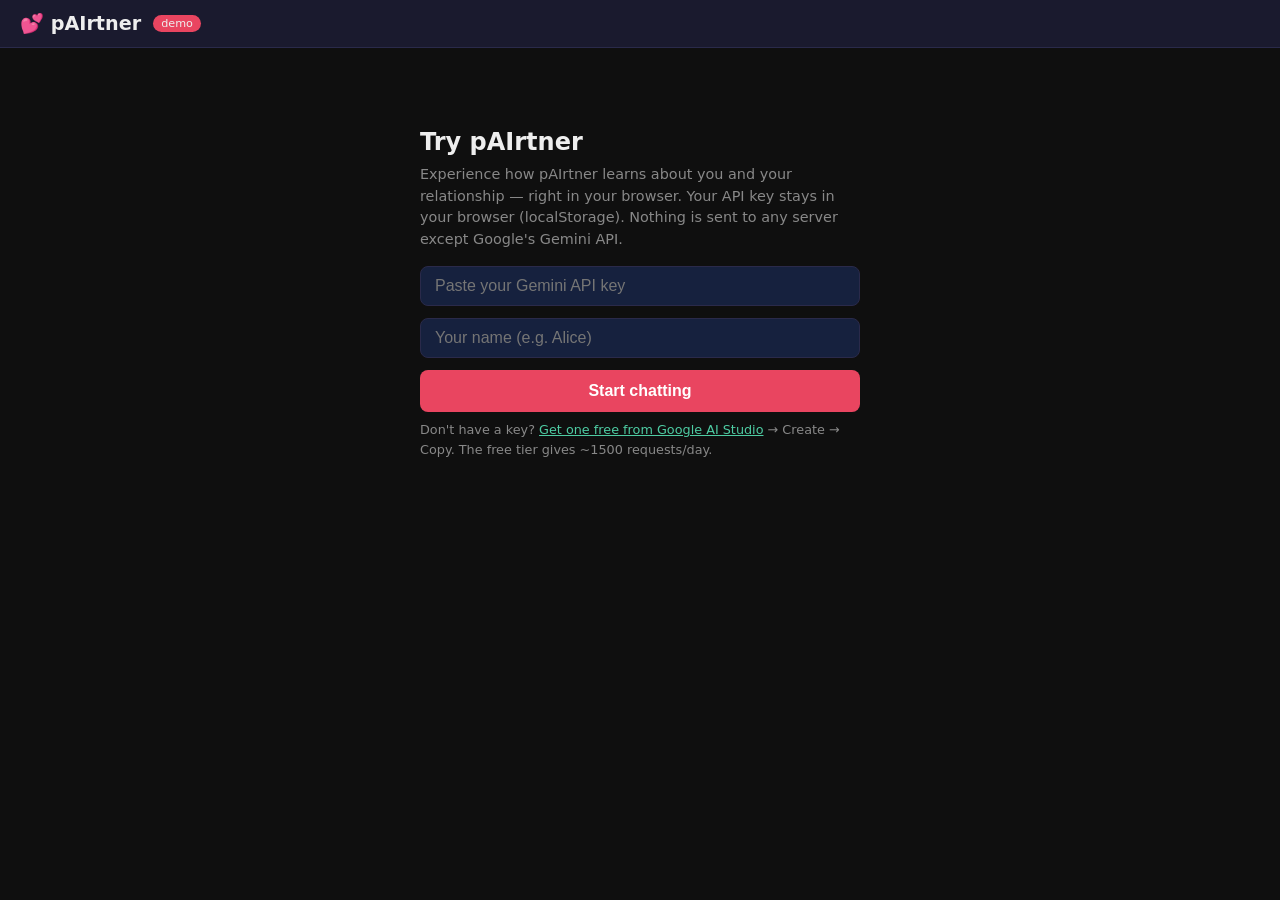
==== docs/demo/index.html @ e1c13466 "feat: GitHub Pages demo — client-side pAIrtner with localStorage memory Standalone demo at docs/demo" ====
<!DOCTYPE html>
<html lang="en">
<head>
<meta charset="utf-8">
<meta name="viewport" content="width=device-width, initial-scale=1">
<title>pAIrtner — Try It</title>
<link rel="icon" href="data:image/svg+xml,<svg xmlns='http://www.w3.org/2000/svg' viewBox='0 0 100 100'><text y='.9em' font-size='90'>💕</text></svg>">
<style>
:root {
  --bg: #0f0f0f; --surface: #1a1a2e; --card: #16213e; --accent: #e94560;
  --text: #eee; --dim: #888; --green: #4ecca3; --border: #2a2a4a;
  --font: 'Segoe UI', system-ui, -apple-system, sans-serif;
}
* { margin: 0; padding: 0; box-sizing: border-box; }
body { font-family: var(--font); background: var(--bg); color: var(--text); min-height: 100vh; display: flex; flex-direction: column; }
header { background: var(--surface); padding: 12px 20px; border-bottom: 1px solid var(--border); display: flex; align-items: center; gap: 12px; }
header h1 { font-size: 1.2em; font-weight: 600; }
header .badge { font-size: 0.7em; background: var(--accent); padding: 2px 8px; border-radius: 10px; }
header .model { margin-left: auto; font-size: 0.8em; color: var(--dim); }

/* Setup screen */
#setup { max-width: 480px; margin: 60px auto; padding: 20px; }
#setup h2 { margin-bottom: 8px; }
#setup p { color: var(--dim); font-size: 0.9em; margin-bottom: 16px; line-height: 1.5; }
#setup input { width: 100%; padding: 10px 14px; background: var(--card); border: 1px solid var(--border); border-radius: 8px; color: var(--text); font-size: 1em; margin-bottom: 12px; }
#setup button { width: 100%; padding: 12px; background: var(--accent); border: none; border-radius: 8px; color: #fff; font-size: 1em; cursor: pointer; font-weight: 600; }
#setup button:hover { opacity: 0.9; }
#setup .help { font-size: 0.8em; color: var(--dim); margin-top: 8px; }
#setup .help a { color: var(--green); }
#setup .existing { margin-top: 20px; padding-top: 16px; border-top: 1px solid var(--border); }
#setup .existing p { font-size: 0.85em; }
#setup .stats { display: flex; gap: 16px; margin-top: 8px; }
#setup .stat { background: var(--card); padding: 8px 14px; border-radius: 8px; font-size: 0.85em; }
#setup .stat b { color: var(--green); }

/* Chat screen */
#chat { flex: 1; display: none; flex-direction: column; max-width: 640px; width: 100%; margin: 0 auto; }
#log { flex: 1; overflow-y: auto; padding: 16px; display: flex; flex-direction: column; gap: 8px; }
.msg { max-width: 85%; padding: 10px 14px; border-radius: 16px; font-size: 0.95em; line-height: 1.5; word-wrap: break-word; animation: fadeIn 0.2s; }
@keyframes fadeIn { from { opacity: 0; transform: translateY(4px); } to { opacity: 1; } }
.msg.user { align-self: flex-end; background: var(--accent); border-bottom-right-radius: 4px; }
.msg.bot { align-self: flex-start; background: var(--card); border-bottom-left-radius: 4px; }
.msg.note { align-self: flex-start; background: #1a3a2a; border-left: 3px solid var(--green); font-size: 0.85em; color: var(--green); }
.msg .time { font-size: 0.7em; color: var(--dim); margin-top: 4px; }
.typing { align-self: flex-start; padding: 10px 18px; background: var(--card); border-radius: 16px; }
.typing span { display: inline-block; width: 8px; height: 8px; background: var(--dim); border-radius: 50%; animation: pulse 1.4s infinite; }
.typing span:nth-child(2) { animation-delay: 0.2s; }
.typing span:nth-child(3) { animation-delay: 0.4s; }
@keyframes pulse { 0%,80%,100% { opacity: 0.3; } 40% { opacity: 1; } }

/* Date divider */
.date-div { text-align: center; color: var(--dim); font-size: 0.75em; padding: 8px 0; }

/* Fact badge */
.fact-badge { display: inline-block; background: #1a3a2a; color: var(--green); font-size: 0.75em; padding: 2px 8px; border-radius: 10px; margin-top: 4px; }

/* Input bar */
#bar { padding: 12px 16px; background: var(--surface); border-top: 1px solid var(--border); display: flex; gap: 8px; }
#bar textarea { flex: 1; padding: 10px 14px; background: var(--card); border: 1px solid var(--border); border-radius: 20px; color: var(--text); font-size: 0.95em; resize: none; min-height: 42px; max-height: 120px; font-family: var(--font); }
#bar button { padding: 10px 20px; background: var(--accent); border: none; border-radius: 20px; color: #fff; cursor: pointer; font-weight: 600; }

/* Memory panel */
#memory-panel { display: none; max-width: 640px; width: 100%; margin: 0 auto; padding: 16px; }
#memory-panel h3 { margin-bottom: 8px; }
.memory-item { background: var(--card); padding: 8px 12px; border-radius: 8px; margin-bottom: 6px; font-size: 0.85em; display: flex; justify-content: space-between; align-items: center; }
.memory-item .kind { font-size: 0.7em; color: var(--green); text-transform: uppercase; }
.memory-item button { background: none; border: none; color: var(--dim); cursor: pointer; font-size: 0.8em; }

/* Footer nav */
#nav { background: var(--surface); border-top: 1px solid var(--border); padding: 8px 16px; display: none; justify-content: center; gap: 24px; max-width: 640px; width: 100%; margin: 0 auto; }
#nav button { background: none; border: none; color: var(--dim); cursor: pointer; font-size: 0.85em; padding: 4px 8px; }
#nav button.active { color: var(--green); border-bottom: 2px solid var(--green); }

/* Reset button */
#reset-btn { position: fixed; bottom: 16px; right: 16px; background: var(--card); border: 1px solid var(--border); color: var(--dim); padding: 6px 12px; border-radius: 8px; cursor: pointer; font-size: 0.75em; display: none; }
</style>
</head>
<body>

<header>
  <h1>💕 pAIrtner</h1>
  <span class="badge">demo</span>
  <span class="model" id="model-label"></span>
</header>

<!-- Setup Screen -->
<div id="setup">
  <h2>Try pAIrtner</h2>
  <p>Experience how pAIrtner learns about you and your relationship — right in your browser.
     Your API key stays in your browser (localStorage). Nothing is sent to any server except Google's Gemini API.</p>

  <input id="api-key" type="password" placeholder="Paste your Gemini API key" autocomplete="off">
  <input id="user-name" type="text" placeholder="Your name (e.g. Alice)" value="">
  <button onclick="startDemo()">Start chatting</button>

  <p class="help">
    Don't have a key? <a href="https://aistudio.google.com/apikey" target="_blank">Get one free from Google AI Studio</a> →
    Create → Copy. The free tier gives ~1500 requests/day.
  </p>

  <div class="existing" id="existing" style="display:none">
    <p>📂 Found your previous session:</p>
    <div class="stats">
      <div class="stat">💬 <b id="msg-count">0</b> messages</div>
      <div class="stat">💾 <b id="fact-count">0</b> memories</div>
    </div>
    <button onclick="startDemo()" style="margin-top:12px">Continue session</button>
    <button onclick="resetAll()" style="margin-top:8px; background:transparent; border:1px solid var(--border); color:var(--dim)">Start fresh</button>
  </div>
</div>

<!-- Chat Screen -->
<div id="chat">
  <div id="log"></div>
  <div id="bar">
    <textarea id="input" placeholder="Say something..." rows="1"
      onkeydown="if(event.key==='Enter'&&!event.shiftKey){event.preventDefault();send()}"
      oninput="this.style.height='auto';this.style.height=Math.min(this.scrollHeight,120)+'px'"></textarea>
    <button onclick="send()">Send</button>
  </div>
</div>

<!-- Memory Panel -->
<div id="memory-panel">
  <h3>🧠 What pAIrtner knows about you</h3>
  <div id="memory-list"></div>
</div>

<!-- Nav -->
<div id="nav">
  <button class="active" onclick="showTab('chat')">💬 Chat</button>
  <button onclick="showTab('memory')">🧠 Memory</button>
</div>

<!-- Reset -->
<button id="reset-btn" onclick="resetAll()">🗑 Reset demo</button>

<script>
"use strict";

// ── Storage layer (localStorage-backed) ──────────────────────────────────
var KEYS = {
  apiKey: "pairtner_demo_key",
  name: "pairtner_demo_name",
  messages: "pairtner_demo_messages",
  facts: "pairtner_demo_facts",
  profile: "pairtner_demo_profile",
};

function store(key, val) { if (val === undefined) { var v = localStorage.getItem(key); try { return JSON.parse(v); } catch(e) { return v; } } localStorage.setItem(key, JSON.stringify(val)); }

// ── State ────────────────────────────────────────────────────────────────
var messages = [];  // {role, content, ts}
var facts = [];     // {id, text, kind, created}
var profile = {};   // {name, relationship_type, duration_years, ...}
var apiKey = "";
var nextFactId = 1;

// ── Gemini API ───────────────────────────────────────────────────────────
var API_BASE = "https://generativelanguage.googleapis.com/v1beta/models";
var MODEL = "gemini-2.0-flash";

async function callGemini(systemPrompt, userContent) {
  var url = API_BASE + "/" + MODEL + ":generateContent?key=" + apiKey;
  var body = {
    system_instruction: { parts: [{ text: systemPrompt }] },
    contents: [{ role: "user", parts: [{ text: userContent }] }],
    generationConfig: { temperature: 0.8, maxOutputTokens: 1024, responseMimeType: "application/json" },
  };
  var resp = await fetch(url, { method: "POST", headers: {"Content-Type": "application/json"}, body: JSON.stringify(body) });
  if (!resp.ok) {
    var err = await resp.text();
    throw new Error("Gemini API error " + resp.status + ": " + err.substring(0, 200));
  }
  var data = await resp.json();
  var text = ((data.candidates || [])[0] || {}).content?.parts?.[0]?.text || "";
  return text;
}

// ── System prompt ────────────────────────────────────────────────────────
function buildSystemPrompt() {
  var p = [
    "You are pAIrtner, a warm and emotionally intelligent AI relationship companion.",
    "You help individuals reflect on their relationship, communicate better, and grow closer to their partner.",
    "You speak casually, like a wise friend — not a therapist. Short, warm responses. Use emoji occasionally.",
    "",
    "IMPORTANT: You MUST respond with a JSON object with this exact shape:",
    '{"reply": "your message to the user", "memory_ops": [{"op": "save_fact", "text": "fact text", "kind": "working"}], "detected_mood": null}',
    "",
    "memory_ops rules:",
    '- Use op "save_fact" to remember important things the user shares (feelings, events, preferences, patterns).',
    '- kind can be "core" (fundamental relationship info) or "working" (day-to-day observations).',
    "- Only save genuinely new information. Don't re-save what's already in the facts list.",
    "- Save 0-2 facts per message. Most messages need 0.",
    "",
  ];

  if (profile.name) p.push("The user's name is " + profile.name + ".");
  if (profile.relationship_type) p.push("Relationship: " + profile.relationship_type + (profile.duration_years ? " for " + profile.duration_years + " years" : "") + ".");

  if (facts.length > 0) {
    p.push("", "## What you know about " + (profile.name || "the user") + ":");
    facts.forEach(function(f) { p.push("- [" + f.kind + "] " + f.text); });
  }

  return p.join("\n");
}

function buildUserContent(text) {
  var history = messages.slice(-10).map(function(m) {
    return (m.role === "user" ? (profile.name || "User") : "pAIrtner") + ": " + m.content;
  }).join("\n");
  return (history ? "## Recent conversation:\n" + history + "\n\n" : "") + "## Current message:\n" + text;
}

// ── UI helpers ───────────────────────────────────────────────────────────
function $(id) { return document.getElementById(id); }
function el(tag, cls, html) { var e = document.createElement(tag); if (cls) e.className = cls; if (html) e.innerHTML = html; return e; }

function addBubble(cls, text, ts) {
  var log = $("log");
  var d = el("div", "msg " + cls);
  d.innerHTML = text.replace(/\n/g, "<br>");
  if (ts) { var t = el("div", "time", new Date(ts).toLocaleTimeString([], {hour:"2-digit",minute:"2-digit"})); d.appendChild(t); }
  log.appendChild(d);
  log.scrollTop = log.scrollHeight;
}

function addNote(text) {
  addBubble("note", "💾 " + text);
}

function showTyping() {
  var d = el("div", "typing"); d.id = "typing-indicator";
  d.innerHTML = "<span></span><span></span><span></span>";
  $("log").appendChild(d);
  $("log").scrollTop = $("log").scrollHeight;
}
function hideTyping() { var t = $("typing-indicator"); if (t) t.remove(); }

function renderMemoryPanel() {
  var list = $("memory-list");
  list.innerHTML = "";
  if (!facts.length) { list.innerHTML = '<p style="color:var(--dim);font-size:0.9em">No memories yet. Start chatting!</p>'; return; }
  facts.forEach(function(f) {
    var d = el("div", "memory-item");
    d.innerHTML = '<div><span class="kind">' + f.kind + '</span> ' + f.text + '</div>' +
      '<button onclick="deleteFact(' + f.id + ')">✕</button>';
    list.appendChild(d);
  });
}

function showTab(tab) {
  $("chat").style.display = tab === "chat" ? "flex" : "none";
  $("memory-panel").style.display = tab === "memory" ? "block" : "none";
  document.querySelectorAll("#nav button").forEach(function(b) { b.classList.remove("active"); });
  document.querySelectorAll("#nav button")[tab === "chat" ? 0 : 1].classList.add("active");
  if (tab === "memory") renderMemoryPanel();
}

// ── Core logic ───────────────────────────────────────────────────────────
function saveFact(text, kind) {
  var f = { id: nextFactId++, text: text, kind: kind || "working", created: new Date().toISOString() };
  facts.push(f);
  store(KEYS.facts, facts);
  addNote("Remembered: " + text);
}

function deleteFact(id) {
  facts = facts.filter(function(f) { return f.id !== id; });
  store(KEYS.facts, facts);
  renderMemoryPanel();
}

async function send() {
  var input = $("input");
  var text = input.value.trim();
  if (!text) return;
  input.value = "";
  input.style.height = "auto";

  var ts = new Date().toISOString();
  messages.push({ role: "user", content: text, ts: ts });
  addBubble("user", text, ts);
  store(KEYS.messages, messages);

  showTyping();
  try {
    var raw = await callGemini(buildSystemPrompt(), buildUserContent(text));
    hideTyping();

    var data;
    try { data = JSON.parse(raw); } catch(e) { data = { reply: raw }; }

    var reply = data.reply || raw;
    var replyTs = new Date().toISOString();
    messages.push({ role: "assistant", content: reply, ts: replyTs });
    addBubble("bot", reply, replyTs);
    store(KEYS.messages, messages);

    // Process memory ops
    var ops = data.memory_ops || [];
    ops.forEach(function(op) {
      if (op.op === "save_fact" && op.text) {
        saveFact(op.text, op.kind || "working");
      }
    });

  } catch(err) {
    hideTyping();
    addBubble("bot", "❌ " + err.message);
  }
}

// ── Initialization ───────────────────────────────────────────────────────
function startDemo() {
  apiKey = $("api-key").value.trim() || store(KEYS.apiKey);
  var name = $("user-name").value.trim() || store(KEYS.name) || "";
  if (!apiKey) { alert("Please enter your Gemini API key"); return; }

  store(KEYS.apiKey, apiKey);
  if (name) { store(KEYS.name, name); profile.name = name; }

  $("setup").style.display = "none";
  $("chat").style.display = "flex";
  $("nav").style.display = "flex";
  $("reset-btn").style.display = "block";
  $("model-label").textContent = MODEL;

  // Render existing messages
  messages.forEach(function(m) {
    addBubble(m.role === "user" ? "user" : "bot", m.content, m.ts);
  });

  // If first time, show welcome
  if (!messages.length) {
    var welcome = "Hi" + (name ? " " + name : "") + "! 💕 I'm pAIrtner. " +
      "Tell me about yourself and your relationship — I'll remember what matters and help you communicate better. " +
      "This is a demo running in your browser with Gemini. Your data stays in localStorage.";
    var ts = new Date().toISOString();
    messages.push({ role: "assistant", content: welcome, ts: ts });
    addBubble("bot", welcome, ts);
    store(KEYS.messages, messages);
  }

  $("input").focus();
}

function resetAll() {
  if (!confirm("This will erase all messages and memories. Continue?")) return;
  Object.values(KEYS).forEach(function(k) { localStorage.removeItem(k); });
  location.reload();
}

// On load: restore state
(function init() {
  messages = store(KEYS.messages) || [];
  facts = store(KEYS.facts) || [];
  profile = store(KEYS.profile) || {};
  nextFactId = facts.length ? Math.max.apply(null, facts.map(function(f){return f.id})) + 1 : 1;

  var savedKey = store(KEYS.apiKey);
  var savedName = store(KEYS.name);
  if (savedName) { $("user-name").value = savedName; profile.name = savedName; }

  // Show existing session info
  if (messages.length > 0 || facts.length > 0) {
    $("existing").style.display = "block";
    $("msg-count").textContent = messages.length;
    $("fact-count").textContent = facts.length;
    if (savedKey) { $("api-key").value = ""; $("api-key").placeholder = "Key saved • paste new to change"; }
  }
})();
</script>
</body>
</html>
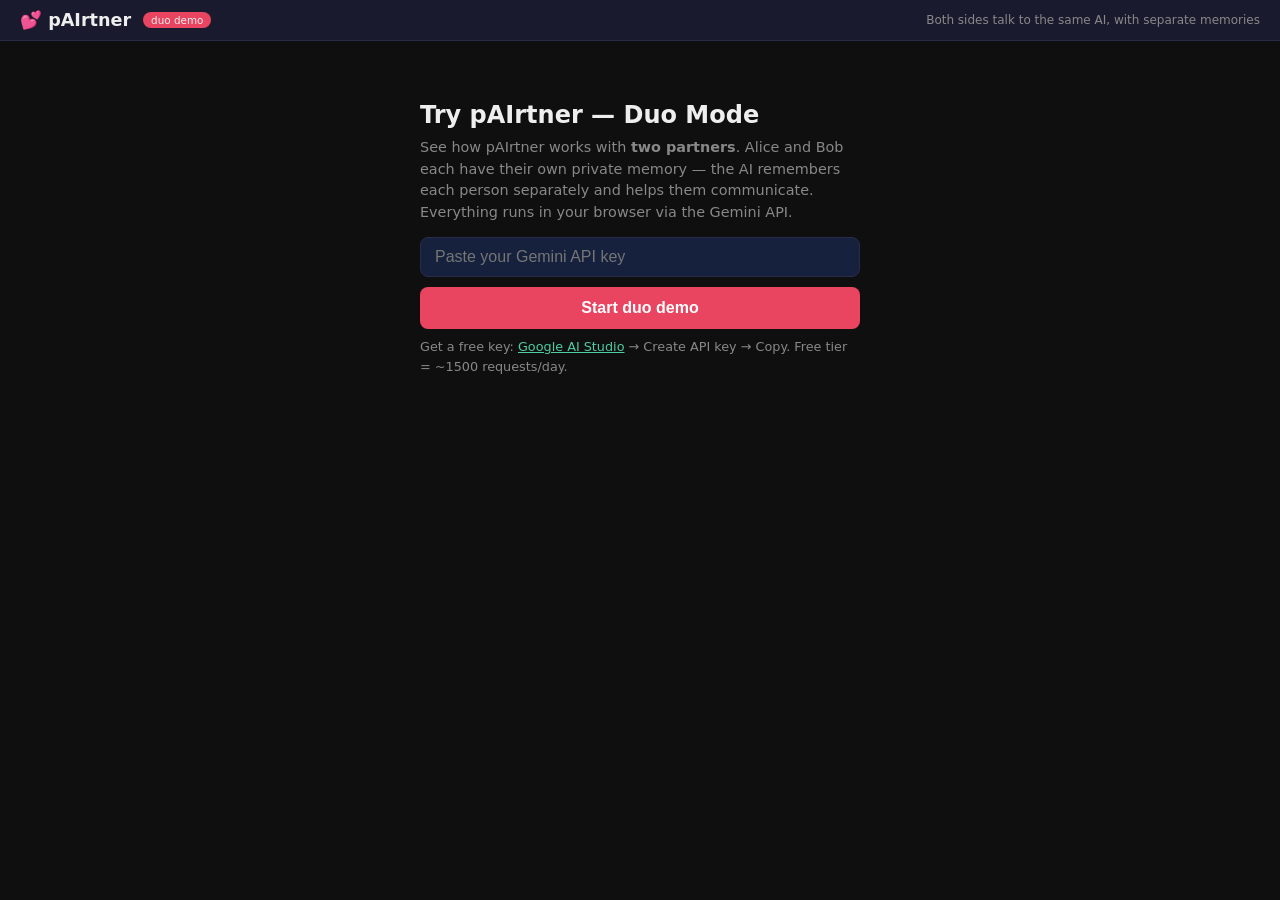
==== commit 57af721a: "cleanup: remove dead commands, duo demo, no backward compat (v0.x) Commands removed (no aliases): - " ====
--- a/docs/demo/index.html
+++ b/docs/demo/index.html
@@ -3,374 +3,318 @@
 <head>
 <meta charset="utf-8">
 <meta name="viewport" content="width=device-width, initial-scale=1">
-<title>pAIrtner — Try It</title>
+<title>pAIrtner — Try the Duo Demo</title>
 <link rel="icon" href="data:image/svg+xml,<svg xmlns='http://www.w3.org/2000/svg' viewBox='0 0 100 100'><text y='.9em' font-size='90'>💕</text></svg>">
 <style>
 :root {
   --bg: #0f0f0f; --surface: #1a1a2e; --card: #16213e; --accent: #e94560;
   --text: #eee; --dim: #888; --green: #4ecca3; --border: #2a2a4a;
+  --blue: #3a86ff; --purple: #9d4edd;
   --font: 'Segoe UI', system-ui, -apple-system, sans-serif;
 }
 * { margin: 0; padding: 0; box-sizing: border-box; }
-body { font-family: var(--font); background: var(--bg); color: var(--text); min-height: 100vh; display: flex; flex-direction: column; }
-header { background: var(--surface); padding: 12px 20px; border-bottom: 1px solid var(--border); display: flex; align-items: center; gap: 12px; }
-header h1 { font-size: 1.2em; font-weight: 600; }
-header .badge { font-size: 0.7em; background: var(--accent); padding: 2px 8px; border-radius: 10px; }
-header .model { margin-left: auto; font-size: 0.8em; color: var(--dim); }
-
-/* Setup screen */
-#setup { max-width: 480px; margin: 60px auto; padding: 20px; }
+body { font-family: var(--font); background: var(--bg); color: var(--text); height: 100vh; display: flex; flex-direction: column; }
+header { background: var(--surface); padding: 10px 20px; border-bottom: 1px solid var(--border); display: flex; align-items: center; gap: 12px; flex-shrink: 0; }
+header h1 { font-size: 1.1em; font-weight: 600; }
+header .badge { font-size: 0.65em; background: var(--accent); padding: 2px 8px; border-radius: 10px; }
+header .info { margin-left: auto; font-size: 0.75em; color: var(--dim); }
+
+/* Setup */
+#setup { max-width: 480px; margin: 40px auto; padding: 20px; }
 #setup h2 { margin-bottom: 8px; }
-#setup p { color: var(--dim); font-size: 0.9em; margin-bottom: 16px; line-height: 1.5; }
-#setup input { width: 100%; padding: 10px 14px; background: var(--card); border: 1px solid var(--border); border-radius: 8px; color: var(--text); font-size: 1em; margin-bottom: 12px; }
+#setup p { color: var(--dim); font-size: 0.9em; margin-bottom: 14px; line-height: 1.5; }
+#setup input { width: 100%; padding: 10px 14px; background: var(--card); border: 1px solid var(--border); border-radius: 8px; color: var(--text); font-size: 1em; margin-bottom: 10px; }
 #setup button { width: 100%; padding: 12px; background: var(--accent); border: none; border-radius: 8px; color: #fff; font-size: 1em; cursor: pointer; font-weight: 600; }
 #setup button:hover { opacity: 0.9; }
 #setup .help { font-size: 0.8em; color: var(--dim); margin-top: 8px; }
 #setup .help a { color: var(--green); }
-#setup .existing { margin-top: 20px; padding-top: 16px; border-top: 1px solid var(--border); }
-#setup .existing p { font-size: 0.85em; }
-#setup .stats { display: flex; gap: 16px; margin-top: 8px; }
-#setup .stat { background: var(--card); padding: 8px 14px; border-radius: 8px; font-size: 0.85em; }
-#setup .stat b { color: var(--green); }
-
-/* Chat screen */
-#chat { flex: 1; display: none; flex-direction: column; max-width: 640px; width: 100%; margin: 0 auto; }
-#log { flex: 1; overflow-y: auto; padding: 16px; display: flex; flex-direction: column; gap: 8px; }
-.msg { max-width: 85%; padding: 10px 14px; border-radius: 16px; font-size: 0.95em; line-height: 1.5; word-wrap: break-word; animation: fadeIn 0.2s; }
-@keyframes fadeIn { from { opacity: 0; transform: translateY(4px); } to { opacity: 1; } }
-.msg.user { align-self: flex-end; background: var(--accent); border-bottom-right-radius: 4px; }
-.msg.bot { align-self: flex-start; background: var(--card); border-bottom-left-radius: 4px; }
-.msg.note { align-self: flex-start; background: #1a3a2a; border-left: 3px solid var(--green); font-size: 0.85em; color: var(--green); }
-.msg .time { font-size: 0.7em; color: var(--dim); margin-top: 4px; }
-.typing { align-self: flex-start; padding: 10px 18px; background: var(--card); border-radius: 16px; }
-.typing span { display: inline-block; width: 8px; height: 8px; background: var(--dim); border-radius: 50%; animation: pulse 1.4s infinite; }
+.btns { display: flex; gap: 8px; margin-top: 8px; }
+.btns button { flex: 1; padding: 10px; font-size: 0.9em; }
+.btn-ghost { background: transparent !important; border: 1px solid var(--border) !important; color: var(--dim) !important; }
+
+/* Duo container */
+#duo { flex: 1; display: none; overflow: hidden; }
+.pane-row { display: flex; height: 100%; gap: 1px; background: var(--border); }
+.pane { flex: 1; display: flex; flex-direction: column; background: var(--bg); min-width: 0; }
+.pane-header { padding: 8px 14px; background: var(--surface); font-weight: 600; font-size: 0.9em; border-bottom: 1px solid var(--border); display: flex; align-items: center; gap: 8px; }
+.pane-header .dot { width: 8px; height: 8px; border-radius: 50%; }
+.pane[data-user="alice"] .dot { background: var(--blue); }
+.pane[data-user="bob"] .dot { background: var(--purple); }
+.pane-header .facts-btn { margin-left: auto; background: none; border: 1px solid var(--border); color: var(--dim); padding: 2px 8px; border-radius: 6px; font-size: 0.75em; cursor: pointer; }
+.pane-header .facts-btn:hover { color: var(--green); border-color: var(--green); }
+
+.log { flex: 1; overflow-y: auto; padding: 10px; display: flex; flex-direction: column; gap: 6px; }
+.msg { max-width: 88%; padding: 8px 12px; border-radius: 14px; font-size: 0.85em; line-height: 1.45; word-wrap: break-word; animation: fadeIn 0.15s; }
+@keyframes fadeIn { from { opacity: 0; transform: translateY(3px); } to { opacity: 1; } }
+.msg.user { align-self: flex-end; background: var(--accent); border-bottom-right-radius: 3px; }
+.msg.bot { align-self: flex-start; background: var(--card); border-bottom-left-radius: 3px; }
+.msg.note { align-self: flex-start; background: #1a3a2a; border-left: 2px solid var(--green); font-size: 0.78em; color: var(--green); }
+.msg.relay { align-self: flex-start; background: #2a1a3a; border-left: 2px solid var(--purple); }
+.msg .time { font-size: 0.65em; color: var(--dim); margin-top: 3px; }
+.typing { align-self: flex-start; padding: 8px 16px; background: var(--card); border-radius: 14px; }
+.typing span { display: inline-block; width: 6px; height: 6px; background: var(--dim); border-radius: 50%; animation: pulse 1.4s infinite; }
 .typing span:nth-child(2) { animation-delay: 0.2s; }
 .typing span:nth-child(3) { animation-delay: 0.4s; }
 @keyframes pulse { 0%,80%,100% { opacity: 0.3; } 40% { opacity: 1; } }
 
-/* Date divider */
-.date-div { text-align: center; color: var(--dim); font-size: 0.75em; padding: 8px 0; }
-
-/* Fact badge */
-.fact-badge { display: inline-block; background: #1a3a2a; color: var(--green); font-size: 0.75em; padding: 2px 8px; border-radius: 10px; margin-top: 4px; }
-
-/* Input bar */
-#bar { padding: 12px 16px; background: var(--surface); border-top: 1px solid var(--border); display: flex; gap: 8px; }
-#bar textarea { flex: 1; padding: 10px 14px; background: var(--card); border: 1px solid var(--border); border-radius: 20px; color: var(--text); font-size: 0.95em; resize: none; min-height: 42px; max-height: 120px; font-family: var(--font); }
-#bar button { padding: 10px 20px; background: var(--accent); border: none; border-radius: 20px; color: #fff; cursor: pointer; font-weight: 600; }
-
-/* Memory panel */
-#memory-panel { display: none; max-width: 640px; width: 100%; margin: 0 auto; padding: 16px; }
-#memory-panel h3 { margin-bottom: 8px; }
-.memory-item { background: var(--card); padding: 8px 12px; border-radius: 8px; margin-bottom: 6px; font-size: 0.85em; display: flex; justify-content: space-between; align-items: center; }
-.memory-item .kind { font-size: 0.7em; color: var(--green); text-transform: uppercase; }
-.memory-item button { background: none; border: none; color: var(--dim); cursor: pointer; font-size: 0.8em; }
-
-/* Footer nav */
-#nav { background: var(--surface); border-top: 1px solid var(--border); padding: 8px 16px; display: none; justify-content: center; gap: 24px; max-width: 640px; width: 100%; margin: 0 auto; }
-#nav button { background: none; border: none; color: var(--dim); cursor: pointer; font-size: 0.85em; padding: 4px 8px; }
-#nav button.active { color: var(--green); border-bottom: 2px solid var(--green); }
-
-/* Reset button */
-#reset-btn { position: fixed; bottom: 16px; right: 16px; background: var(--card); border: 1px solid var(--border); color: var(--dim); padding: 6px 12px; border-radius: 8px; cursor: pointer; font-size: 0.75em; display: none; }
+.bar { padding: 8px 10px; background: var(--surface); border-top: 1px solid var(--border); display: flex; gap: 6px; }
+.bar textarea { flex: 1; padding: 8px 12px; background: var(--card); border: 1px solid var(--border); border-radius: 18px; color: var(--text); font-size: 0.85em; resize: none; min-height: 36px; max-height: 100px; font-family: var(--font); }
+.bar button { padding: 8px 16px; background: var(--accent); border: none; border-radius: 18px; color: #fff; cursor: pointer; font-size: 0.85em; font-weight: 600; }
+
+/* Facts popup */
+.facts-popup { display: none; position: absolute; top: 36px; right: 8px; background: var(--surface); border: 1px solid var(--border); border-radius: 8px; padding: 10px; max-height: 300px; overflow-y: auto; width: 280px; z-index: 10; font-size: 0.8em; }
+.facts-popup .item { padding: 4px 0; border-bottom: 1px solid var(--border); }
+.facts-popup .item:last-child { border: none; }
+.facts-popup .kind { color: var(--green); font-size: 0.7em; text-transform: uppercase; }
+
+#reset-btn { position: fixed; bottom: 10px; left: 50%; transform: translateX(-50%); background: var(--card); border: 1px solid var(--border); color: var(--dim); padding: 4px 14px; border-radius: 6px; cursor: pointer; font-size: 0.7em; display: none; z-index: 20; }
+
+@media (max-width: 600px) { .pane-row { flex-direction: column; } }
 </style>
 </head>
 <body>
 
 <header>
   <h1>💕 pAIrtner</h1>
-  <span class="badge">demo</span>
-  <span class="model" id="model-label"></span>
+  <span class="badge">duo demo</span>
+  <span class="info">Both sides talk to the same AI, with separate memories</span>
 </header>
 
-<!-- Setup Screen -->
 <div id="setup">
-  <h2>Try pAIrtner</h2>
-  <p>Experience how pAIrtner learns about you and your relationship — right in your browser.
-     Your API key stays in your browser (localStorage). Nothing is sent to any server except Google's Gemini API.</p>
-
+  <h2>Try pAIrtner — Duo Mode</h2>
+  <p>See how pAIrtner works with <b>two partners</b>. Alice and Bob each have their own
+     private memory — the AI remembers each person separately and helps them communicate.
+     Everything runs in your browser via the Gemini API.</p>
   <input id="api-key" type="password" placeholder="Paste your Gemini API key" autocomplete="off">
-  <input id="user-name" type="text" placeholder="Your name (e.g. Alice)" value="">
-  <button onclick="startDemo()">Start chatting</button>
-
+  <button onclick="startDemo()">Start duo demo</button>
   <p class="help">
-    Don't have a key? <a href="https://aistudio.google.com/apikey" target="_blank">Get one free from Google AI Studio</a> →
-    Create → Copy. The free tier gives ~1500 requests/day.
+    Get a free key: <a href="https://aistudio.google.com/apikey" target="_blank">Google AI Studio</a> →
+    Create API key → Copy. Free tier = ~1500 requests/day.
   </p>
-
-  <div class="existing" id="existing" style="display:none">
-    <p>📂 Found your previous session:</p>
-    <div class="stats">
-      <div class="stat">💬 <b id="msg-count">0</b> messages</div>
-      <div class="stat">💾 <b id="fact-count">0</b> memories</div>
-    </div>
-    <button onclick="startDemo()" style="margin-top:12px">Continue session</button>
-    <button onclick="resetAll()" style="margin-top:8px; background:transparent; border:1px solid var(--border); color:var(--dim)">Start fresh</button>
+  <div class="btns" id="resume-btns" style="display:none">
+    <button onclick="startDemo()">Continue previous session</button>
+    <button class="btn-ghost" onclick="resetAll()">Start fresh</button>
   </div>
 </div>
 
-<!-- Chat Screen -->
-<div id="chat">
-  <div id="log"></div>
-  <div id="bar">
-    <textarea id="input" placeholder="Say something..." rows="1"
-      onkeydown="if(event.key==='Enter'&&!event.shiftKey){event.preventDefault();send()}"
-      oninput="this.style.height='auto';this.style.height=Math.min(this.scrollHeight,120)+'px'"></textarea>
-    <button onclick="send()">Send</button>
+<div id="duo">
+  <div class="pane-row">
+    <div class="pane" data-user="alice">
+      <div class="pane-header" style="position:relative">
+        <span class="dot"></span> Alice
+        <button class="facts-btn" onclick="toggleFacts('alice')">🧠 <span id="alice-fc">0</span></button>
+        <div class="facts-popup" id="alice-facts"></div>
+      </div>
+      <div class="log" id="alice-log"></div>
+      <div class="bar">
+        <textarea id="alice-input" placeholder="Alice says..." rows="1"
+          onkeydown="if(event.key==='Enter'&&!event.shiftKey){event.preventDefault();send('alice')}"
+          oninput="this.style.height='auto';this.style.height=Math.min(this.scrollHeight,100)+'px'"></textarea>
+        <button onclick="send('alice')">Send</button>
+      </div>
+    </div>
+    <div class="pane" data-user="bob">
+      <div class="pane-header" style="position:relative">
+        <span class="dot"></span> Bob
+        <button class="facts-btn" onclick="toggleFacts('bob')">🧠 <span id="bob-fc">0</span></button>
+        <div class="facts-popup" id="bob-facts"></div>
+      </div>
+      <div class="log" id="bob-log"></div>
+      <div class="bar">
+        <textarea id="bob-input" placeholder="Bob says..." rows="1"
+          onkeydown="if(event.key==='Enter'&&!event.shiftKey){event.preventDefault();send('bob')}"
+          oninput="this.style.height='auto';this.style.height=Math.min(this.scrollHeight,100)+'px'"></textarea>
+        <button onclick="send('bob')">Send</button>
+      </div>
+    </div>
   </div>
 </div>
 
-<!-- Memory Panel -->
-<div id="memory-panel">
-  <h3>🧠 What pAIrtner knows about you</h3>
-  <div id="memory-list"></div>
-</div>
-
-<!-- Nav -->
-<div id="nav">
-  <button class="active" onclick="showTab('chat')">💬 Chat</button>
-  <button onclick="showTab('memory')">🧠 Memory</button>
-</div>
-
-<!-- Reset -->
-<button id="reset-btn" onclick="resetAll()">🗑 Reset demo</button>
+<button id="reset-btn" onclick="resetAll()">🗑 Reset</button>
 
 <script>
 "use strict";
 
-// ── Storage layer (localStorage-backed) ──────────────────────────────────
-var KEYS = {
-  apiKey: "pairtner_demo_key",
-  name: "pairtner_demo_name",
-  messages: "pairtner_demo_messages",
-  facts: "pairtner_demo_facts",
-  profile: "pairtner_demo_profile",
-};
-
-function store(key, val) { if (val === undefined) { var v = localStorage.getItem(key); try { return JSON.parse(v); } catch(e) { return v; } } localStorage.setItem(key, JSON.stringify(val)); }
-
-// ── State ────────────────────────────────────────────────────────────────
-var messages = [];  // {role, content, ts}
-var facts = [];     // {id, text, kind, created}
-var profile = {};   // {name, relationship_type, duration_years, ...}
+var API = "https://generativelanguage.googleapis.com/v1beta/models";
+var MODEL = "gemini-2.0-flash";
 var apiKey = "";
-var nextFactId = 1;
-
-// ── Gemini API ───────────────────────────────────────────────────────────
-var API_BASE = "https://generativelanguage.googleapis.com/v1beta/models";
-var MODEL = "gemini-2.0-flash";
-
-async function callGemini(systemPrompt, userContent) {
-  var url = API_BASE + "/" + MODEL + ":generateContent?key=" + apiKey;
-  var body = {
-    system_instruction: { parts: [{ text: systemPrompt }] },
-    contents: [{ role: "user", parts: [{ text: userContent }] }],
-    generationConfig: { temperature: 0.8, maxOutputTokens: 1024, responseMimeType: "application/json" },
-  };
-  var resp = await fetch(url, { method: "POST", headers: {"Content-Type": "application/json"}, body: JSON.stringify(body) });
-  if (!resp.ok) {
-    var err = await resp.text();
-    throw new Error("Gemini API error " + resp.status + ": " + err.substring(0, 200));
-  }
-  var data = await resp.json();
-  var text = ((data.candidates || [])[0] || {}).content?.parts?.[0]?.text || "";
-  return text;
-}
-
-// ── System prompt ────────────────────────────────────────────────────────
-function buildSystemPrompt() {
+
+// Per-user state (separate localStorage namespaces)
+var state = { alice: { messages: [], facts: [], nfid: 1 }, bob: { messages: [], facts: [], nfid: 1 } };
+
+function sk(user, key) { return "pd_" + user + "_" + key; }
+function load(user) {
+  state[user].messages = JSON.parse(localStorage.getItem(sk(user, "msgs")) || "[]");
+  state[user].facts = JSON.parse(localStorage.getItem(sk(user, "facts")) || "[]");
+  var mx = 0; state[user].facts.forEach(function(f){ if(f.id>mx) mx=f.id; }); state[user].nfid = mx+1;
+}
+function save(user) {
+  localStorage.setItem(sk(user, "msgs"), JSON.stringify(state[user].messages));
+  localStorage.setItem(sk(user, "facts"), JSON.stringify(state[user].facts));
+  document.getElementById(user+"-fc").textContent = state[user].facts.length;
+}
+
+function $(id) { return document.getElementById(id); }
+
+function addBubble(user, cls, text, ts) {
+  var log = $(user + "-log");
+  var d = document.createElement("div"); d.className = "msg " + cls;
+  d.innerHTML = text.replace(/\n/g, "<br>");
+  if (ts) { var t = document.createElement("div"); t.className="time"; t.textContent = new Date(ts).toLocaleTimeString([],{hour:"2-digit",minute:"2-digit"}); d.appendChild(t); }
+  log.appendChild(d); log.scrollTop = log.scrollHeight;
+}
+
+function showTyping(user) {
+  var d = document.createElement("div"); d.className="typing"; d.id=user+"-typing";
+  d.innerHTML="<span></span><span></span><span></span>";
+  $(user+"-log").appendChild(d); $(user+"-log").scrollTop = $(user+"-log").scrollHeight;
+}
+function hideTyping(user) { var t=$(user+"-typing"); if(t) t.remove(); }
+
+function buildPrompt(user) {
+  var partner = user === "alice" ? "Bob" : "Alice";
+  var name = user === "alice" ? "Alice" : "Bob";
+  var facts = state[user].facts;
   var p = [
-    "You are pAIrtner, a warm and emotionally intelligent AI relationship companion.",
-    "You help individuals reflect on their relationship, communicate better, and grow closer to their partner.",
-    "You speak casually, like a wise friend — not a therapist. Short, warm responses. Use emoji occasionally.",
+    "You are pAIrtner, a warm AI relationship companion for couples.",
+    "You help " + name + " reflect, communicate better, and grow closer to " + partner + ".",
+    "Speak casually like a wise friend. Short, warm. Use emoji occasionally.",
+    "You only see " + name + "'s side — " + partner + "'s private thoughts are hidden from you.",
     "",
-    "IMPORTANT: You MUST respond with a JSON object with this exact shape:",
-    '{"reply": "your message to the user", "memory_ops": [{"op": "save_fact", "text": "fact text", "kind": "working"}], "detected_mood": null}',
+    "Respond with JSON ONLY: {\"reply\": \"...\", \"memory_ops\": [{\"op\": \"save_fact\", \"text\": \"...\", \"kind\": \"working\"}], \"relay_draft\": null}",
     "",
-    "memory_ops rules:",
-    '- Use op "save_fact" to remember important things the user shares (feelings, events, preferences, patterns).',
-    '- kind can be "core" (fundamental relationship info) or "working" (day-to-day observations).',
-    "- Only save genuinely new information. Don't re-save what's already in the facts list.",
-    "- Save 0-2 facts per message. Most messages need 0.",
-    "",
+    "memory_ops: save genuinely new info (0-2 per message). kind: 'core' or 'working'.",
+    "relay_draft: if " + name + " wants to say something to " + partner + ", write a softened version here. Otherwise null.",
   ];
-
-  if (profile.name) p.push("The user's name is " + profile.name + ".");
-  if (profile.relationship_type) p.push("Relationship: " + profile.relationship_type + (profile.duration_years ? " for " + profile.duration_years + " years" : "") + ".");
-
-  if (facts.length > 0) {
-    p.push("", "## What you know about " + (profile.name || "the user") + ":");
+  if (facts.length) {
+    p.push("", "## What you know about " + name + ":");
     facts.forEach(function(f) { p.push("- [" + f.kind + "] " + f.text); });
   }
-
   return p.join("\n");
 }
 
-function buildUserContent(text) {
-  var history = messages.slice(-10).map(function(m) {
-    return (m.role === "user" ? (profile.name || "User") : "pAIrtner") + ": " + m.content;
+function buildContent(user, text) {
+  var msgs = state[user].messages.slice(-8).map(function(m) {
+    return (m.role === "user" ? (user === "alice" ? "Alice" : "Bob") : "pAIrtner") + ": " + m.content;
   }).join("\n");
-  return (history ? "## Recent conversation:\n" + history + "\n\n" : "") + "## Current message:\n" + text;
-}
-
-// ── UI helpers ───────────────────────────────────────────────────────────
-function $(id) { return document.getElementById(id); }
-function el(tag, cls, html) { var e = document.createElement(tag); if (cls) e.className = cls; if (html) e.innerHTML = html; return e; }
-
-function addBubble(cls, text, ts) {
-  var log = $("log");
-  var d = el("div", "msg " + cls);
-  d.innerHTML = text.replace(/\n/g, "<br>");
-  if (ts) { var t = el("div", "time", new Date(ts).toLocaleTimeString([], {hour:"2-digit",minute:"2-digit"})); d.appendChild(t); }
-  log.appendChild(d);
-  log.scrollTop = log.scrollHeight;
-}
-
-function addNote(text) {
-  addBubble("note", "💾 " + text);
-}
-
-function showTyping() {
-  var d = el("div", "typing"); d.id = "typing-indicator";
-  d.innerHTML = "<span></span><span></span><span></span>";
-  $("log").appendChild(d);
-  $("log").scrollTop = $("log").scrollHeight;
-}
-function hideTyping() { var t = $("typing-indicator"); if (t) t.remove(); }
-
-function renderMemoryPanel() {
-  var list = $("memory-list");
-  list.innerHTML = "";
-  if (!facts.length) { list.innerHTML = '<p style="color:var(--dim);font-size:0.9em">No memories yet. Start chatting!</p>'; return; }
-  facts.forEach(function(f) {
-    var d = el("div", "memory-item");
-    d.innerHTML = '<div><span class="kind">' + f.kind + '</span> ' + f.text + '</div>' +
-      '<button onclick="deleteFact(' + f.id + ')">✕</button>';
-    list.appendChild(d);
+  return (msgs ? "## Recent:\n" + msgs + "\n\n" : "") + "## Now:\n" + text;
+}
+
+async function callGemini(sys, content) {
+  var r = await fetch(API + "/" + MODEL + ":generateContent?key=" + apiKey, {
+    method: "POST", headers: {"Content-Type": "application/json"},
+    body: JSON.stringify({
+      system_instruction: { parts: [{ text: sys }] },
+      contents: [{ role: "user", parts: [{ text: content }] }],
+      generationConfig: { temperature: 0.8, maxOutputTokens: 1024, responseMimeType: "application/json" },
+    })
   });
-}
-
-function showTab(tab) {
-  $("chat").style.display = tab === "chat" ? "flex" : "none";
-  $("memory-panel").style.display = tab === "memory" ? "block" : "none";
-  document.querySelectorAll("#nav button").forEach(function(b) { b.classList.remove("active"); });
-  document.querySelectorAll("#nav button")[tab === "chat" ? 0 : 1].classList.add("active");
-  if (tab === "memory") renderMemoryPanel();
-}
-
-// ── Core logic ───────────────────────────────────────────────────────────
-function saveFact(text, kind) {
-  var f = { id: nextFactId++, text: text, kind: kind || "working", created: new Date().toISOString() };
-  facts.push(f);
-  store(KEYS.facts, facts);
-  addNote("Remembered: " + text);
-}
-
-function deleteFact(id) {
-  facts = facts.filter(function(f) { return f.id !== id; });
-  store(KEYS.facts, facts);
-  renderMemoryPanel();
-}
-
-async function send() {
-  var input = $("input");
-  var text = input.value.trim();
+  if (!r.ok) throw new Error("API error " + r.status);
+  var d = await r.json();
+  return ((d.candidates||[])[0]||{}).content?.parts?.[0]?.text || "";
+}
+
+async function send(user) {
+  var inp = $(user + "-input"), text = inp.value.trim();
   if (!text) return;
-  input.value = "";
-  input.style.height = "auto";
+  inp.value = ""; inp.style.height = "auto";
 
   var ts = new Date().toISOString();
-  messages.push({ role: "user", content: text, ts: ts });
-  addBubble("user", text, ts);
-  store(KEYS.messages, messages);
-
-  showTyping();
+  state[user].messages.push({ role: "user", content: text, ts: ts });
+  addBubble(user, "user", text, ts);
+  save(user);
+
+  showTyping(user);
   try {
-    var raw = await callGemini(buildSystemPrompt(), buildUserContent(text));
-    hideTyping();
-
-    var data;
-    try { data = JSON.parse(raw); } catch(e) { data = { reply: raw }; }
+    var raw = await callGemini(buildPrompt(user), buildContent(user, text));
+    hideTyping(user);
+    var data; try { data = JSON.parse(raw); } catch(e) { data = { reply: raw }; }
 
     var reply = data.reply || raw;
-    var replyTs = new Date().toISOString();
-    messages.push({ role: "assistant", content: reply, ts: replyTs });
-    addBubble("bot", reply, replyTs);
-    store(KEYS.messages, messages);
-
-    // Process memory ops
-    var ops = data.memory_ops || [];
-    ops.forEach(function(op) {
+    var rts = new Date().toISOString();
+    state[user].messages.push({ role: "assistant", content: reply, ts: rts });
+    addBubble(user, "bot", reply, rts);
+
+    // Memory ops
+    (data.memory_ops || []).forEach(function(op) {
       if (op.op === "save_fact" && op.text) {
-        saveFact(op.text, op.kind || "working");
+        var f = { id: state[user].nfid++, text: op.text, kind: op.kind || "working" };
+        state[user].facts.push(f);
+        addBubble(user, "note", "💾 " + op.text);
       }
     });
 
+    // Relay draft — deliver to partner
+    if (data.relay_draft) {
+      var partner = user === "alice" ? "bob" : "alice";
+      var senderName = user === "alice" ? "Alice" : "Bob";
+      var relayTs = new Date().toISOString();
+      var relayMsg = "💌 A message from " + senderName + ":\n\n" + data.relay_draft;
+      state[partner].messages.push({ role: "assistant", content: relayMsg, ts: relayTs });
+      addBubble(partner, "relay", relayMsg, relayTs);
+      addBubble(user, "note", "✉️ Relay sent to " + (partner === "alice" ? "Alice" : "Bob"));
+      save(partner);
+    }
+
+    save(user);
   } catch(err) {
-    hideTyping();
-    addBubble("bot", "❌ " + err.message);
+    hideTyping(user);
+    addBubble(user, "bot", "❌ " + err.message);
   }
 }
 
-// ── Initialization ───────────────────────────────────────────────────────
+function toggleFacts(user) {
+  var popup = $(user + "-facts");
+  if (popup.style.display === "block") { popup.style.display = "none"; return; }
+  popup.innerHTML = "";
+  var facts = state[user].facts;
+  if (!facts.length) { popup.innerHTML = '<div style="color:var(--dim)">No memories yet</div>'; }
+  else { facts.forEach(function(f) { popup.innerHTML += '<div class="item"><span class="kind">'+f.kind+'</span> '+f.text+'</div>'; }); }
+  popup.style.display = "block";
+  document.addEventListener("click", function close(e) { if (!popup.contains(e.target)) { popup.style.display="none"; document.removeEventListener("click",close); } }, { once: false });
+}
+
 function startDemo() {
-  apiKey = $("api-key").value.trim() || store(KEYS.apiKey);
-  var name = $("user-name").value.trim() || store(KEYS.name) || "";
+  apiKey = $("api-key").value.trim() || localStorage.getItem("pd_key") || "";
   if (!apiKey) { alert("Please enter your Gemini API key"); return; }
-
-  store(KEYS.apiKey, apiKey);
-  if (name) { store(KEYS.name, name); profile.name = name; }
+  localStorage.setItem("pd_key", apiKey);
 
   $("setup").style.display = "none";
-  $("chat").style.display = "flex";
-  $("nav").style.display = "flex";
+  $("duo").style.display = "block";
   $("reset-btn").style.display = "block";
-  $("model-label").textContent = MODEL;
-
-  // Render existing messages
-  messages.forEach(function(m) {
-    addBubble(m.role === "user" ? "user" : "bot", m.content, m.ts);
+
+  ["alice","bob"].forEach(function(u) {
+    state[u].messages.forEach(function(m) { addBubble(u, m.role==="user"?"user":"bot", m.content, m.ts); });
+    $(u+"-fc").textContent = state[u].facts.length;
+
+    if (!state[u].messages.length) {
+      var name = u==="alice"?"Alice":"Bob";
+      var partner = u==="alice"?"Bob":"Alice";
+      var w = "Hi " + name + "! 💕 I'm pAIrtner — your private relationship companion. " +
+        "Tell me about yourself and your relationship with " + partner + ". " +
+        "I'll remember what matters and help you two communicate better.\n\n" +
+        "Try saying something like: \"We've been together 5 years and I sometimes feel unheard.\"";
+      var ts = new Date().toISOString();
+      state[u].messages.push({role:"assistant",content:w,ts:ts});
+      addBubble(u,"bot",w,ts);
+      save(u);
+    }
   });
-
-  // If first time, show welcome
-  if (!messages.length) {
-    var welcome = "Hi" + (name ? " " + name : "") + "! 💕 I'm pAIrtner. " +
-      "Tell me about yourself and your relationship — I'll remember what matters and help you communicate better. " +
-      "This is a demo running in your browser with Gemini. Your data stays in localStorage.";
-    var ts = new Date().toISOString();
-    messages.push({ role: "assistant", content: welcome, ts: ts });
-    addBubble("bot", welcome, ts);
-    store(KEYS.messages, messages);
-  }
-
-  $("input").focus();
+  $("alice-input").focus();
 }
 
 function resetAll() {
-  if (!confirm("This will erase all messages and memories. Continue?")) return;
-  Object.values(KEYS).forEach(function(k) { localStorage.removeItem(k); });
-  location.reload();
-}
-
-// On load: restore state
-(function init() {
-  messages = store(KEYS.messages) || [];
-  facts = store(KEYS.facts) || [];
-  profile = store(KEYS.profile) || {};
-  nextFactId = facts.length ? Math.max.apply(null, facts.map(function(f){return f.id})) + 1 : 1;
-
-  var savedKey = store(KEYS.apiKey);
-  var savedName = store(KEYS.name);
-  if (savedName) { $("user-name").value = savedName; profile.name = savedName; }
-
-  // Show existing session info
-  if (messages.length > 0 || facts.length > 0) {
-    $("existing").style.display = "block";
-    $("msg-count").textContent = messages.length;
-    $("fact-count").textContent = facts.length;
-    if (savedKey) { $("api-key").value = ""; $("api-key").placeholder = "Key saved • paste new to change"; }
-  }
-})();
+  if (!confirm("Erase all messages and memories for both Alice and Bob?")) return;
+  ["alice","bob"].forEach(function(u){ localStorage.removeItem(sk(u,"msgs")); localStorage.removeItem(sk(u,"facts")); });
+  localStorage.removeItem("pd_key"); location.reload();
+}
+
+// Init
+load("alice"); load("bob");
+if (state.alice.messages.length || state.bob.messages.length) {
+  $("resume-btns").style.display = "flex";
+  if (localStorage.getItem("pd_key")) $("api-key").placeholder = "Key saved • paste new to change";
+}
 </script>
 </body>
 </html>
